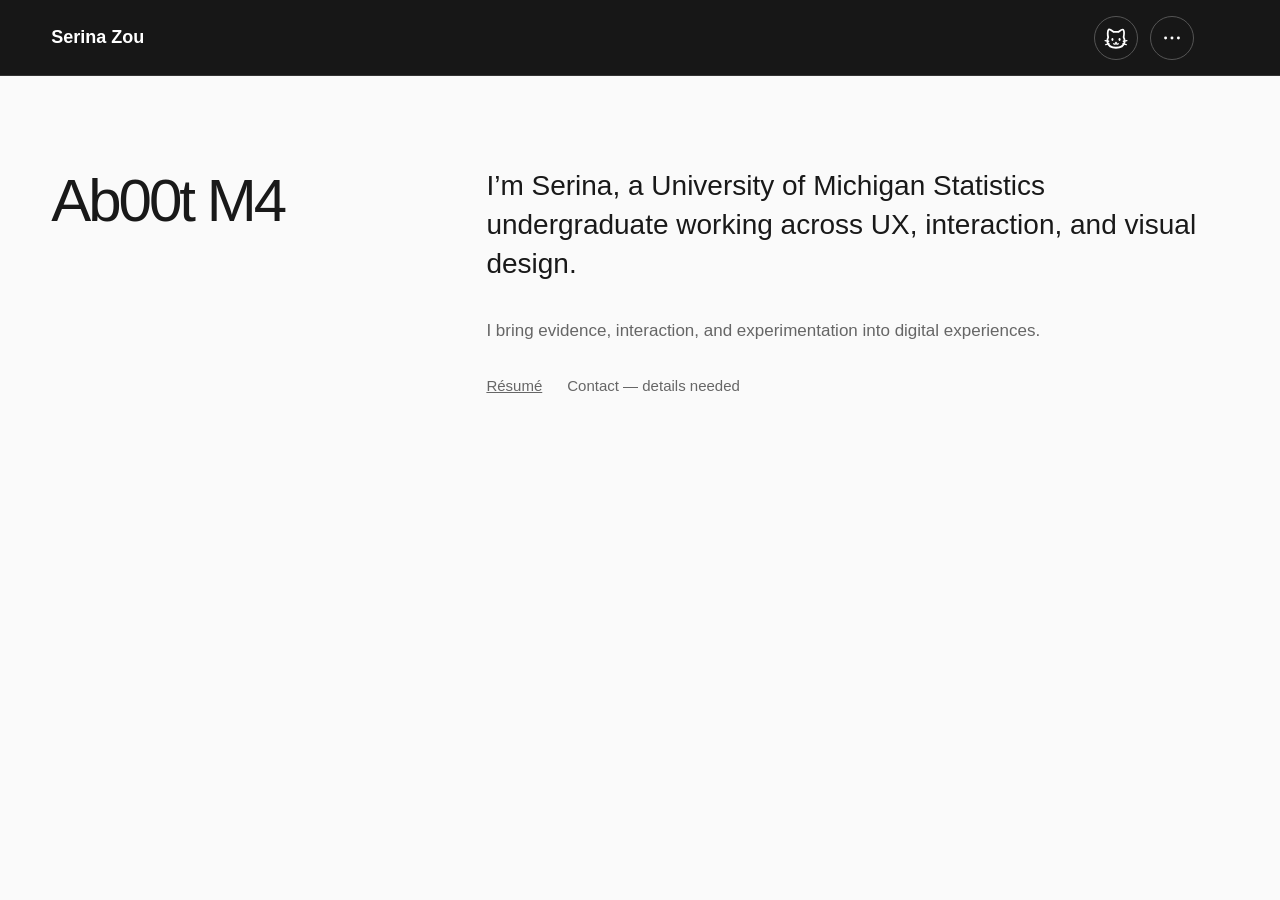
==== about.html @ 15b05cfd "update" ====
<!doctype html><html lang="en"><head><meta charset="utf-8"><meta name="viewport" content="width=device-width,initial-scale=1"><title>Serina Zou — Portfolio Wireframe</title><meta name="description" content="Serina Zou portfolio wireframe: product design, interaction, data, and code."><link rel="icon" href="data:image/svg+xml,%3Csvg xmlns='http://www.w3.org/2000/svg' viewBox='0 0 32 32'%3E%3Crect width='32' height='32' fill='%23181818'/%3E%3Ctext x='4' y='23' fill='white' font-size='19'%3ESZ%3C/text%3E%3C/svg%3E"><style>
*{box-sizing:border-box}html{scroll-behavior:smooth;scroll-padding-top:85px}body{margin:0;background:#fafafa;color:#191919;font-family:Arial,Helvetica,sans-serif}a{color:inherit}button{font:inherit;cursor:pointer}header{height:76px;display:flex;justify-content:space-between;align-items:center;padding:0 4vw;border-bottom:1px solid #ccc;background:#fafafaf2;position:sticky;top:0;z-index:10}.brand{text-decoration:none;font-weight:700;font-size:18px}nav{display:flex;gap:26px}nav a{text-decoration:none;font-size:14px}.stamp{font-size:12px;letter-spacing:.08em;text-transform:uppercase;color:#666}.hero{min-height:calc(100svh - 76px);position:relative;padding:6vh 4vw 32px;display:flex;flex-direction:column;justify-content:space-between;overflow:hidden}.hero h1{font-size:clamp(72px,15.5vw,240px);letter-spacing:-.085em;line-height:.9;margin:3vh 0 0;position:relative;z-index:1;font-weight:600}.hero .identity{font-size:14px;letter-spacing:.13em;margin-top:22px}.object{position:absolute;left:37%;top:32%;width:32%;height:36%;border:1px dashed #777;transform:rotate(-7deg);background:#e8e8e8e8;z-index:2;display:flex;flex-direction:column;justify-content:center;align-items:center;gap:16px;box-shadow:18px 18px 0 #dddddd80}.object span{font-size:13px;color:#555;max-width:210px;text-align:center;line-height:1.5}.object b{font-size:17px;font-weight:400}.hero-bottom{display:flex;justify-content:space-between;align-items:end;gap:30px}.hero-bottom p{max-width:360px;font-size:21px;line-height:1.4;margin:0}.hero-bottom a{font-size:14px}.transition{padding:25px 4vw;border-top:1px dashed #aaa;border-bottom:1px dashed #aaa;color:#777;font-size:13px;display:flex;justify-content:space-between}.section-head{padding:80px 4vw 35px;display:flex;align-items:baseline;justify-content:space-between}.section-head h2{font-size:clamp(36px,5vw,70px);letter-spacing:-.05em;margin:0;font-weight:500}.chapter{padding:45px 4vw 70px;border-top:1px solid #bbb;min-height:85vh;display:grid;grid-template-columns:1fr 2fr;gap:5vw;align-items:center}.chapter:first-of-type .preview{min-height:500px}.chapter:nth-of-type(even){background:#f0f0f0}.num{font-size:14px;color:#777;margin-bottom:35px}.chapter h3{font-size:clamp(32px,3.8vw,60px);letter-spacing:-.055em;line-height:1.05;font-weight:500;margin:0 0 22px}.tags{font-size:14px;line-height:1.6;color:#555}.summary{font-size:17px;line-height:1.6;max-width:360px}.evidence{font-size:13px;color:#777;border-left:2px solid #aaa;padding-left:12px;line-height:1.6;margin:25px 0}.case-link{background:transparent;border:0;border-bottom:1px solid #191919;padding:6px 0;font-size:14px}.preview{min-height:430px;border:1px solid #aaa;background:#e1e1e1;display:flex;flex-direction:column}.browserbar{height:34px;border-bottom:1px solid #aaa;padding:10px 14px;font-size:12px;color:#666;background:#eee}.placeholder{flex:1;display:flex;align-items:center;justify-content:center;text-align:center;padding:30px;background:repeating-linear-gradient(135deg,transparent,transparent 22px,#00000003 22px,#00000003 23px)}.placeholder p{font-size:16px;color:#666;line-height:1.7}.placeholder small{font-size:13px}.watch{width:220px;height:310px;border:15px solid #aaa;border-radius:52px;background:#ddd;display:flex;align-items:center;justify-content:center;text-align:center;line-height:1.7;color:#666;margin:50px auto}.watch-stage{background:#e9e9e9;min-height:430px;display:grid;place-items:center;border:1px dashed #aaa}.archive{padding:0 4vw 90px}.tabs{display:flex;gap:24px;border-bottom:1px solid #bbb;margin-bottom:40px;flex-wrap:wrap}.tabs button{border:0;border-bottom:2px solid transparent;background:none;padding:15px 0;color:#666;font-size:14px}.tabs button[aria-selected=true]{color:#111;border-bottom-color:#111}.gallery{display:grid;grid-template-columns:repeat(4,1fr);gap:25px;align-items:start}.art{margin:0}.art:nth-child(2){padding-top:45px}.art:nth-child(4){padding-top:65px}.tile{background:#e6e6e6;border:1px solid #aaa;min-height:220px;display:grid;place-items:center;color:#777;font-size:14px}.art:first-child .tile{height:300px}.art figcaption{font-size:14px;margin-top:14px;line-height:1.6}.art small{color:#777}.about{padding:90px 4vw;border-top:1px solid #aaa;display:grid;grid-template-columns:1fr 2fr;gap:5vw}.about h2{font-size:60px;letter-spacing:-.05em;font-weight:500;margin:0}.about p{font-size:28px;line-height:1.4;max-width:770px;margin:0 0 35px}.contact{display:flex;gap:25px;font-size:15px;color:#666}footer{padding:24px 4vw;border-top:1px solid #ccc;display:flex;justify-content:space-between;font-size:12px;color:#777}dialog{width:min(900px,90vw);max-height:85vh;border:1px solid #aaa;padding:35px;background:#fafafa}dialog::backdrop{background:#0007}dialog h2{font-size:35px;letter-spacing:-.04em}dialog p{line-height:1.6;color:#666}dialog .close{float:right;background:none;border:1px solid #aaa;padding:8px 15px}.case-sections{display:grid;grid-template-columns:1fr 1fr;gap:18px}.case-sections div{border-top:1px solid #bbb;padding:20px 0}.case-sections span{display:block;font-size:14px;color:#777;margin-top:12px;line-height:1.5}a:focus-visible,button:focus-visible{outline:2px solid #111;outline-offset:5px}[hidden]{display:none!important}@media(max-width:750px){header{height:66px}nav{gap:13px}nav a{font-size:12px}header .stamp{display:none}.hero{min-height:calc(100svh - 66px);padding-top:6vh}.hero h1{font-size:20vw}.identity{max-width:270px;line-height:1.7}.object{left:23%;top:35%;width:60%;height:30%}.hero-bottom p{font-size:17px;max-width:230px}.hero-bottom{gap:12px}.transition{line-height:1.5;gap:18px}.section-head{padding-top:55px}.chapter{grid-template-columns:1fr;gap:25px;min-height:0;padding-top:30px}.num{margin-bottom:18px}.chapter h3{max-width:500px}.summary{max-width:100%}.preview{min-height:300px}.watch-stage{min-height:360px}.gallery{grid-template-columns:1fr 1fr}.art:nth-child(n){padding-top:0}.tile{min-height:180px}.art:first-child .tile{height:230px}.about{grid-template-columns:1fr;padding-top:55px}.about h2{font-size:45px}.about p{font-size:23px}.tabs{gap:18px}.case-sections{grid-template-columns:1fr}footer{gap:20px;line-height:1.5}}@media(prefers-reduced-motion:reduce){html{scroll-behavior:auto}}

.sr-only{position:absolute!important;width:1px!important;height:1px!important;overflow:hidden;clip-path:inset(50%);white-space:nowrap}.hero{background:#171717;color:#fff;padding-top:3vh}.hero .stamp{color:#aaa}.tech-text{position:relative;width:100%;height:480px;touch-action:pan-y;user-select:none;z-index:3}.tech-text-canvas{display:block;width:100%;height:100%}.hero .identity{margin-top:0}.object{left:65%;top:62%;width:24%;height:20%;z-index:0;background:#2a2a2a;border-color:#777;box-shadow:12px 12px 0 #ffffff08;pointer-events:none}.object span{color:#aaa}.hero-bottom{position:relative;z-index:1;margin-top:35px}.hero{min-height:calc(100svh - 76px)}@media(max-width:750px){.tech-text{height:320px}.object{left:56%;top:60%;width:37%;height:18%}.object b{font-size:13px}.object span{font-size:11px}.hero-bottom{margin-top:160px}}
</style><link rel="stylesheet" href="folder-menu.css"><style>
header{background:#171717;color:white;border-color:#333}.more{border:1px solid #555;background:none;color:white;border-radius:50%;width:44px;height:44px;font-size:24px}.home-page{background:#171717;color:white}.home-page main{height:calc(100svh - 76px);min-height:620px;position:relative;padding:0 4vw;overflow:hidden}.home-name{height:480px}.intro-copy{position:absolute;left:5vw;bottom:10vh;width:46%;max-width:550px;font-size:clamp(18px,2vw,27px);line-height:1.5;letter-spacing:-.025em}.intro-copy p{margin:0}.intro-copy small{display:block;color:#aaa;font-size:15px;margin-top:14px}#folder-root{position:absolute;right:10vw;bottom:10vh;z-index:4}.folder-float__trigger:focus-visible,.more:focus-visible{outline:2px solid white;outline-offset:5px}.folder-float__item:focus-visible{outline:2px solid #888;outline-offset:4px}.nav-panel{margin:0 0 0 auto;width:min(460px,100vw);height:100svh;max-height:100svh;max-width:100vw;background:#222;color:white;border:0;padding:35px}.nav-panel::backdrop{background:#0008}.nav-panel .close{color:white;border:1px solid #666;background:none;padding:10px 15px}.nav-panel nav{display:flex;flex-direction:column;gap:24px;margin-top:100px}.nav-panel nav a{font-size:30px;text-decoration:none}.nav-panel .stamp{display:block;margin-top:35px;color:#aaa}.loader{position:fixed;inset:0;background:#171717;color:white;z-index:100;display:flex;flex-direction:column;justify-content:center;align-items:center;gap:28px;transition:opacity .35s}.loader.finished{opacity:0;pointer-events:none}.loader-mark{font-size:80px;font-weight:600;letter-spacing:-.07em}.loader-track{width:180px;height:2px;background:#444;overflow:hidden}.loader-track span{display:block;height:100%;width:45%;background:white;animation:loading-slide 1s ease-in-out infinite}.loader small{font-size:12px;color:#aaa;letter-spacing:.1em}@keyframes loading-slide{from{transform:translateX(-110%)}to{transform:translateX(340%)}}.resume-page{padding:90px 6vw;min-height:calc(100svh - 76px)}.resume-page h1{font-size:70px;letter-spacing:-.06em;font-weight:500}.resume-page p{font-size:18px;color:#555}.resume-placeholder{margin-top:45px;min-height:400px;border:1px dashed #aaa;display:grid;place-items:center;color:#777}.about{min-height:calc(100svh - 76px);border:0}.home-page .tech-text{height:100%}@media(max-width:750px){.home-page main{height:calc(100svh - 66px);min-height:680px}.home-name{height:280px}.intro-copy{top:285px;bottom:auto;left:5vw;width:90%;font-size:21px}.intro-copy small{font-size:14px}#folder-root{right:calc((100vw - 200px)/2);bottom:40px}.folder-float{font-size:12px}.nav-panel{padding:25px}}@media(prefers-reduced-motion:reduce){.loader-track span{animation:none;width:100%}.loader{transition:none}}
</style><link rel="stylesheet" href="header-menu.css?v=5"><link rel="stylesheet" href="decrypted-titles.css?v=3"></head><body><div class="loader" role="status" aria-label="Loading portfolio"><div class="loader-mark">SZ.</div><div class="loader-track"><span></span></div><small>LOADING PORTFOLIO</small></div><header><a class="brand" href="index.html?v=content1">Serina Zou</a><div class="header-actions">
<div class="header-disclosure"><button class="header-icon cat-link" aria-label="Meet my cat!" aria-expanded="false" aria-controls="cat-links"><svg xmlns="http://www.w3.org/2000/svg" viewBox="0 0 32 32" fill="none" aria-hidden="true"><path d="M6.4 15.1C5.7 12.7 5.3 7.3 7.1 5.5c1.5-1.1 5.1 2.6 6.1 3.1a16 16 0 0 1 5.6 0c1.5-.9 4.5-4 6-2.8 1.7 1.4 1 7 .6 9.3 1.2 1.9 1.6 3.9 1.1 6.1C25.5 25.7 21 28 16 28S6.5 25.7 5.5 21.2c-.5-2.2-.2-4.2.9-6.1Z" stroke="currentColor" stroke-width="2.2" stroke-linecap="round" stroke-linejoin="round"/><g fill="currentColor"><ellipse cx="11.6" cy="17.8" rx="1.25" ry="1.75"/><ellipse cx="20.4" cy="17.8" rx="1.25" ry="1.75"/><path d="M14.4 21.2q1.6-1 3.2 0L16 22.6Z"/></g><path d="M16 22.5c-.8 1.3-2 1.1-2.7.5m2.7-.5c.8 1.3 2 1.1 2.7.5M7 20l-4.4-.8M7.4 23l-4 1.1M25 20l4.4-.8M24.6 23l4 1.1" stroke="currentColor" stroke-width="1.65" stroke-linecap="round" stroke-linejoin="round"/></svg></button><div class="header-pills" id="cat-links" inert><a class="header-pill" href="cat/animation.html?v=groom-ear9">Meet my cat!</a></div></div>
<div class="header-disclosure"><button class="header-icon more" aria-label="More" aria-expanded="false" aria-controls="header-navigation"><svg viewBox="0 0 24 24" fill="currentColor" aria-hidden="true"><circle cx="5" cy="12" r="1.6"/><circle cx="12" cy="12" r="1.6"/><circle cx="19" cy="12" r="1.6"/></svg></button><nav class="header-pills" id="header-navigation" aria-label="Portfolio pages" inert><a class="header-pill" style="--item:0" href="selected-projects.html?v=content1">Selected Projects</a><a class="header-pill" style="--item:1" href="other-work.html?v=content1">Other Work</a><a class="header-pill" style="--item:2" href="about.html?v=content1">About Me</a><a class="header-pill" style="--item:3" href="resume.html?v=content1">Résumé</a></nav></div>
</div></header><main><section class="about" id="about"><h2 data-decrypted-title>About Me</h2><div><p>I’m Serina, a University of Michigan Statistics undergraduate working across UX, interaction, and visual design.</p><p style="font-size:17px;color:#666">I bring evidence, interaction, and experimentation into digital experiences.</p><div class="contact" id="resume"><a href="resume.html?v=content1">Résumé</a><span>Contact — details needed</span></div></div></section></main><script>const start=performance.now();let ended=false;function finishLoading(){if(ended)return;ended=true;setTimeout(()=>{const l=document.querySelector('.loader');l.classList.add('finished');setTimeout(()=>l.remove(),400)},Math.max(0,650-(performance.now()-start)))}Promise.all([new Promise(resolve=>{if(document.readyState==='complete')resolve();else window.addEventListener('load',resolve,{once:true})}),document.fonts.ready]).then(finishLoading);setTimeout(finishLoading,4000);</script><script>const tabs=[...document.querySelectorAll('[data-filter]')];function selectTab(tab){tabs.forEach(t=>{t.setAttribute('aria-selected',String(t===tab));t.tabIndex=t===tab?0:-1});document.querySelectorAll('[data-category]').forEach(a=>a.hidden=tab.dataset.filter!=='all'&&a.dataset.category!==tab.dataset.filter)}tabs.forEach((tab,i)=>{tab.tabIndex=i? -1:0;tab.addEventListener('click',()=>selectTab(tab));tab.addEventListener('keydown',e=>{let n;if(e.key==='ArrowRight')n=(i+1)%tabs.length;if(e.key==='ArrowLeft')n=(i+tabs.length-1)%tabs.length;if(e.key==='Home')n=0;if(e.key==='End')n=tabs.length-1;if(n!==undefined){e.preventDefault();selectTab(tabs[n]);tabs[n].focus()}})});const modal=document.querySelector('#case');document.querySelectorAll('[data-project]').forEach(b=>b.addEventListener('click',()=>{document.querySelector('#case-title').textContent=b.dataset.project;modal.showModal()}));if(modal)modal.querySelector('.close').addEventListener('click',()=>modal.close());</script><script src="header-menu.js?v=2"></script><script src="decrypted-titles.js?v=4"></script></body></html>
---- folder-menu.css ----
.folder-float{--ff-w: 200px;--ff-h: 148px;--ff-r: 14px;--ff-tab: 14px;--ff-back: #3f3f46;--ff-front: #52525b;--ff-paper: #f5f5f5;--ff-item: #f5f5f5;--ff-item-ink: #18181b;--ff-label: #f5f5f5;--ff-spread: 180px;--ff-lift: 26px;--ff-angle: 34deg;--ff-rest: 16deg;--ff-open: .52s;--ff-close: 312ms;--ff-stagger: 45ms;--ff-n: 6;--ff-spring: cubic-bezier(.34, 1.57, .64, 1);--ff-ease-out: cubic-bezier(.23, 1, .32, 1);position:relative;display:inline-block;width:var(--ff-w);padding-top:var(--ff-tab);font-family:inherit;font-size:13px;font-weight:500;line-height:1}.folder-float__folder{position:relative;width:var(--ff-w);height:var(--ff-h)}.folder-float__back{position:absolute;inset:0;z-index:0;border-radius:var(--ff-r);background:var(--ff-back);transform:perspective(600px) rotateX(8deg);transform-origin:50% 100%}.folder-float__back:before{content:"";position:absolute;top:calc(-1 * var(--ff-tab));left:0;width:42%;height:calc(var(--ff-tab) + var(--ff-r));border-radius:var(--ff-r) var(--ff-r) 0 0;background:inherit}.folder-float__paper{position:absolute;top:10%;z-index:1;right:8%;left:8%;height:50%;border-radius:6px;background:var(--ff-paper);opacity:0;transform:translateY(10px);transition:transform var(--ff-close) var(--ff-ease-out),opacity var(--ff-close) ease}.folder-float__front{position:absolute;right:0;bottom:0;left:0;z-index:2;display:flex;flex-direction:column;justify-content:flex-end;gap:5px;height:76%;padding:14px 16px;box-sizing:border-box;border-radius:var(--ff-r);background:linear-gradient(180deg,color-mix(in srgb,var(--ff-front) 92%,#fff),var(--ff-front) 60%);color:var(--ff-label);box-shadow:0 -10px 24px #00000047;transform:perspective(600px) rotateX(calc(-1 * var(--ff-rest)));transform-origin:50% 100%;transition:transform var(--ff-open) var(--ff-ease-out)}.folder-float__label{font-size:13px;font-weight:500}.folder-float__sub{font-size:11px;opacity:.55}.folder-float__trigger{position:absolute;right:0;bottom:0;left:0;z-index:3;height:76%;margin:0;padding:0;border:0;border-radius:var(--ff-r);background:transparent;cursor:pointer;outline:none;-webkit-tap-highlight-color:transparent}.folder-float[data-open] .folder-float__front{transform:perspective(600px) rotateX(calc(-1 * var(--ff-angle)))}.folder-float[data-open] .folder-float__paper{opacity:1;transform:translateY(0);transition:transform var(--ff-open) var(--ff-ease-out),opacity .2s ease}.folder-float__items{position:absolute;top:var(--ff-tab);left:50%;z-index:1;width:0;height:0}.folder-float[data-open] .folder-float__items:before{content:"";position:absolute;top:calc(-1 * (var(--ff-lift) + 120px));left:calc(-1 * (var(--ff-spread) + 100px));width:calc(2 * var(--ff-spread) + 200px);height:calc(var(--ff-lift) + 120px)}.folder-float__item{position:absolute;top:0;left:50%;margin:0;padding:0 14px;height:34px;border:0;border-radius:17px;background:var(--ff-item);color:var(--ff-item-ink);font:inherit;white-space:nowrap;box-shadow:0 4px 12px #00000024;cursor:pointer;outline:none;opacity:0;transform:translate(-50%,44px) scale(.6);transform-origin:50% 50%;pointer-events:none;-webkit-tap-highlight-color:transparent;transition:transform var(--ff-close) var(--ff-ease-out) calc((var(--ff-n) - 1 - var(--i)) * var(--ff-stagger) * .5),opacity .16s ease calc((var(--ff-n) - 1 - var(--i)) * var(--ff-stagger) * .5 + var(--ff-close) * .45),scale .16s var(--ff-ease-out)}.folder-float[data-open] .folder-float__item{opacity:1;transform:translate(calc(-50% + var(--x)),var(--y)) rotate(var(--r)) scale(1);pointer-events:auto;transition:transform var(--ff-open) var(--ff-spring) calc(var(--i) * var(--ff-stagger)),opacity .16s ease calc(var(--i) * var(--ff-stagger)),scale .16s var(--ff-ease-out)}.folder-float[data-live] .folder-float__item{cursor:grab;transition:scale .16s var(--ff-ease-out)}.folder-float__item[data-drag]{cursor:grabbing}@media(hover:hover)and (pointer:fine){.folder-float[data-open] .folder-float__item:hover{scale:1.05}}.folder-float[data-open] .folder-float__item:active{scale:.97}.folder-float__item[data-pop]{animation:folder-float-pop .32s var(--ff-ease-out)}.folder-float__drift{display:block;animation:folder-float-drift 3.2s ease-in-out infinite;animation-delay:calc(var(--i) * -.7s);animation-play-state:paused}.folder-float[data-open] .folder-float__drift{animation-play-state:running}.folder-float[data-physics] .folder-float__drift,.folder-float[data-live] .folder-float__drift{animation:none}@keyframes folder-float-drift{0%,to{translate:0 0}50%{translate:0 -3px}}@keyframes folder-float-pop{30%{scale:1.1}to{scale:1}}@media(prefers-reduced-motion:reduce){.folder-float__front,.folder-float__paper{transition:opacity .2s ease}.folder-float[data-open] .folder-float__front{transform:perspective(600px) rotateX(calc(-1 * var(--ff-rest)))}.folder-float__paper{transform:none!important}.folder-float__item{transition:opacity .2s ease}.folder-float[data-open] .folder-float__item{transition:opacity .2s ease calc(var(--i) * var(--ff-stagger))}.folder-float__drift{animation:none}}
---- header-menu.css ----
/* Shared header disclosures: the same paper-white pills as the folder menu. */
header{padding-right:max(86px,4vw)}
.header-actions{display:flex;align-items:center;gap:12px}
.header-disclosure{position:relative}
.header-icon{display:grid;place-items:center;width:44px;height:44px;padding:0;border:1px solid #555;border-radius:50%;background:transparent;color:#fff;transition:background .2s,border-color .2s}
.header-icon:hover,.header-disclosure.is-open .header-icon{background:#2b2b2b;border-color:#999}
.header-icon svg{width:22px;height:22px;display:block}
header .header-icon:focus-visible{outline:2px solid white;outline-offset:5px}
header .header-pills{position:absolute;left:50%;right:auto;top:100%;transform:translateX(-50%);display:flex;flex-direction:column;align-items:center;gap:10px;padding:16px 0 8px;margin:0;width:max-content;max-width:calc(100vw - 32px);visibility:hidden;pointer-events:none;transition:visibility 0s .2s;z-index:20}
header .header-pill{display:flex;align-items:center;justify-content:center;min-height:40px;padding:10px 20px;border:0;border-radius:999px;background:#f5f5f5;color:#18181b;font-size:14px;font-weight:500;text-decoration:none;white-space:nowrap;box-shadow:0 4px 12px #00000024;opacity:0;transform:translateY(-8px) rotate(var(--pill-tilt,-4deg)) scale(.94);transform-origin:center;transition:opacity .18s ease,transform .3s cubic-bezier(.23,1,.32,1),background .16s;}
.header-disclosure.is-open .header-pills{visibility:visible;pointer-events:auto;transition-delay:0s}
.header-disclosure.is-open .header-pill{opacity:1;transform:translateY(0) rotate(var(--pill-tilt,-4deg)) scale(1);transition-delay:calc(var(--item,0)*65ms)}
header .header-pill:hover{background:#fff;box-shadow:0 6px 20px #0004}
header .header-pill:focus-visible{outline:2px solid white;outline-offset:4px}
@media(prefers-reduced-motion:reduce){header .header-pills,header .header-pill{transition:none!important}}
@media(max-width:750px){.header-actions{gap:10px}header .header-pill{min-height:44px}}

#header-navigation .header-pill:nth-child(1){--pill-tilt:-5deg}
#header-navigation .header-pill:nth-child(2){--pill-tilt:4deg}
#header-navigation .header-pill:nth-child(3){--pill-tilt:-3deg}
#header-navigation .header-pill:nth-child(4){--pill-tilt:5deg}
@media(max-width:380px){header .brand{font-size:16px}.header-actions{gap:8px}}

.header-icon.cat-link svg{width:26px;height:26px}

#cat-links .header-pill{--pill-tilt:4deg}
---- decrypted-titles.css ----
.decrypted-title{display:inline-block;white-space:pre-wrap}
.decrypt-cell{position:relative;display:inline-block;vertical-align:baseline}
.decrypt-measure{visibility:hidden}
.decrypt-ink{position:absolute;inset:0;text-align:center;white-space:pre;opacity:1;font-weight:inherit;transform:none}
.decrypt-ink.encrypted{color:inherit;font-size:inherit;line-height:inherit;opacity:1}
@media(prefers-reduced-motion:reduce){.decrypt-ink.encrypted{color:inherit;font-size:inherit}}
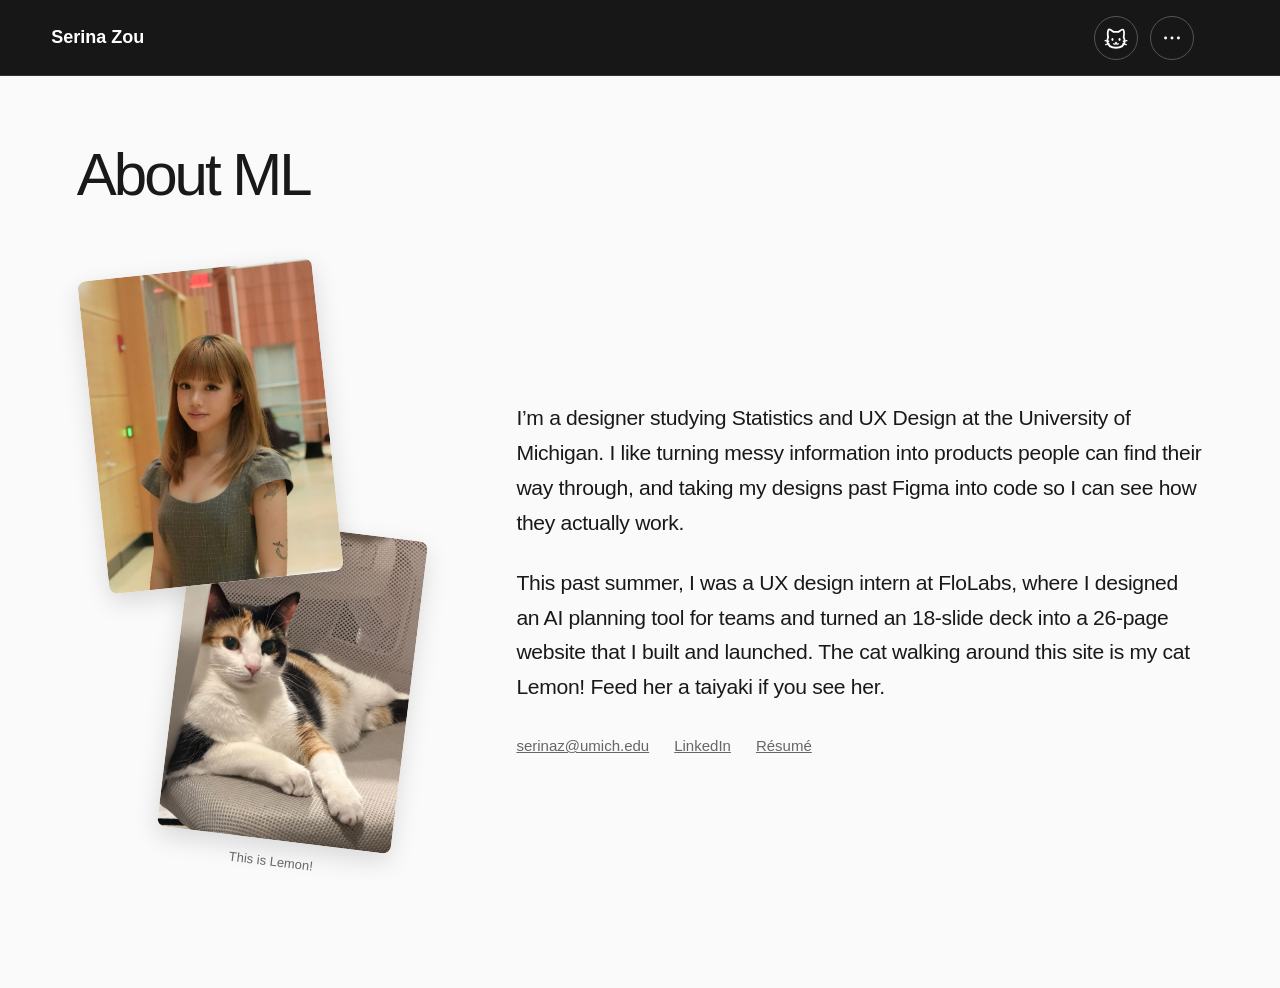
==== commit b420194f: "Update homepage and about page; add Garrett case study and portfolio interactions" ====
--- a/about.html
+++ b/about.html
@@ -4,7 +4,18 @@
 .sr-only{position:absolute!important;width:1px!important;height:1px!important;overflow:hidden;clip-path:inset(50%);white-space:nowrap}.hero{background:#171717;color:#fff;padding-top:3vh}.hero .stamp{color:#aaa}.tech-text{position:relative;width:100%;height:480px;touch-action:pan-y;user-select:none;z-index:3}.tech-text-canvas{display:block;width:100%;height:100%}.hero .identity{margin-top:0}.object{left:65%;top:62%;width:24%;height:20%;z-index:0;background:#2a2a2a;border-color:#777;box-shadow:12px 12px 0 #ffffff08;pointer-events:none}.object span{color:#aaa}.hero-bottom{position:relative;z-index:1;margin-top:35px}.hero{min-height:calc(100svh - 76px)}@media(max-width:750px){.tech-text{height:320px}.object{left:56%;top:60%;width:37%;height:18%}.object b{font-size:13px}.object span{font-size:11px}.hero-bottom{margin-top:160px}}
 </style><link rel="stylesheet" href="folder-menu.css"><style>
 header{background:#171717;color:white;border-color:#333}.more{border:1px solid #555;background:none;color:white;border-radius:50%;width:44px;height:44px;font-size:24px}.home-page{background:#171717;color:white}.home-page main{height:calc(100svh - 76px);min-height:620px;position:relative;padding:0 4vw;overflow:hidden}.home-name{height:480px}.intro-copy{position:absolute;left:5vw;bottom:10vh;width:46%;max-width:550px;font-size:clamp(18px,2vw,27px);line-height:1.5;letter-spacing:-.025em}.intro-copy p{margin:0}.intro-copy small{display:block;color:#aaa;font-size:15px;margin-top:14px}#folder-root{position:absolute;right:10vw;bottom:10vh;z-index:4}.folder-float__trigger:focus-visible,.more:focus-visible{outline:2px solid white;outline-offset:5px}.folder-float__item:focus-visible{outline:2px solid #888;outline-offset:4px}.nav-panel{margin:0 0 0 auto;width:min(460px,100vw);height:100svh;max-height:100svh;max-width:100vw;background:#222;color:white;border:0;padding:35px}.nav-panel::backdrop{background:#0008}.nav-panel .close{color:white;border:1px solid #666;background:none;padding:10px 15px}.nav-panel nav{display:flex;flex-direction:column;gap:24px;margin-top:100px}.nav-panel nav a{font-size:30px;text-decoration:none}.nav-panel .stamp{display:block;margin-top:35px;color:#aaa}.loader{position:fixed;inset:0;background:#171717;color:white;z-index:100;display:flex;flex-direction:column;justify-content:center;align-items:center;gap:28px;transition:opacity .35s}.loader.finished{opacity:0;pointer-events:none}.loader-mark{font-size:80px;font-weight:600;letter-spacing:-.07em}.loader-track{width:180px;height:2px;background:#444;overflow:hidden}.loader-track span{display:block;height:100%;width:45%;background:white;animation:loading-slide 1s ease-in-out infinite}.loader small{font-size:12px;color:#aaa;letter-spacing:.1em}@keyframes loading-slide{from{transform:translateX(-110%)}to{transform:translateX(340%)}}.resume-page{padding:90px 6vw;min-height:calc(100svh - 76px)}.resume-page h1{font-size:70px;letter-spacing:-.06em;font-weight:500}.resume-page p{font-size:18px;color:#555}.resume-placeholder{margin-top:45px;min-height:400px;border:1px dashed #aaa;display:grid;place-items:center;color:#777}.about{min-height:calc(100svh - 76px);border:0}.home-page .tech-text{height:100%}@media(max-width:750px){.home-page main{height:calc(100svh - 66px);min-height:680px}.home-name{height:280px}.intro-copy{top:285px;bottom:auto;left:5vw;width:90%;font-size:21px}.intro-copy small{font-size:14px}#folder-root{right:calc((100vw - 200px)/2);bottom:40px}.folder-float{font-size:12px}.nav-panel{padding:25px}}@media(prefers-reduced-motion:reduce){.loader-track span{animation:none;width:100%}.loader{transition:none}}
-</style><link rel="stylesheet" href="header-menu.css?v=5"><link rel="stylesheet" href="decrypted-titles.css?v=3"></head><body><div class="loader" role="status" aria-label="Loading portfolio"><div class="loader-mark">SZ.</div><div class="loader-track"><span></span></div><small>LOADING PORTFOLIO</small></div><header><a class="brand" href="index.html?v=content1">Serina Zou</a><div class="header-actions">
+</style><link rel="stylesheet" href="header-menu.css?v=5"><link rel="stylesheet" href="decrypted-titles.css?v=3"><link rel="stylesheet" href="about-page.css?v=6"></head><body><div class="loader" role="status" aria-label="Loading portfolio"><div class="loader-mark">SZ.</div><div class="loader-track"><span></span></div><small>LOADING PORTFOLIO</small></div><header><a class="brand" href="index.html?v=content1">Serina Zou</a><div class="header-actions">
 <div class="header-disclosure"><button class="header-icon cat-link" aria-label="Meet my cat!" aria-expanded="false" aria-controls="cat-links"><svg xmlns="http://www.w3.org/2000/svg" viewBox="0 0 32 32" fill="none" aria-hidden="true"><path d="M6.4 15.1C5.7 12.7 5.3 7.3 7.1 5.5c1.5-1.1 5.1 2.6 6.1 3.1a16 16 0 0 1 5.6 0c1.5-.9 4.5-4 6-2.8 1.7 1.4 1 7 .6 9.3 1.2 1.9 1.6 3.9 1.1 6.1C25.5 25.7 21 28 16 28S6.5 25.7 5.5 21.2c-.5-2.2-.2-4.2.9-6.1Z" stroke="currentColor" stroke-width="2.2" stroke-linecap="round" stroke-linejoin="round"/><g fill="currentColor"><ellipse cx="11.6" cy="17.8" rx="1.25" ry="1.75"/><ellipse cx="20.4" cy="17.8" rx="1.25" ry="1.75"/><path d="M14.4 21.2q1.6-1 3.2 0L16 22.6Z"/></g><path d="M16 22.5c-.8 1.3-2 1.1-2.7.5m2.7-.5c.8 1.3 2 1.1 2.7.5M7 20l-4.4-.8M7.4 23l-4 1.1M25 20l4.4-.8M24.6 23l4 1.1" stroke="currentColor" stroke-width="1.65" stroke-linecap="round" stroke-linejoin="round"/></svg></button><div class="header-pills" id="cat-links" inert><a class="header-pill" href="cat/animation.html?v=groom-ear9">Meet my cat!</a></div></div>
 <div class="header-disclosure"><button class="header-icon more" aria-label="More" aria-expanded="false" aria-controls="header-navigation"><svg viewBox="0 0 24 24" fill="currentColor" aria-hidden="true"><circle cx="5" cy="12" r="1.6"/><circle cx="12" cy="12" r="1.6"/><circle cx="19" cy="12" r="1.6"/></svg></button><nav class="header-pills" id="header-navigation" aria-label="Portfolio pages" inert><a class="header-pill" style="--item:0" href="selected-projects.html?v=content1">Selected Projects</a><a class="header-pill" style="--item:1" href="other-work.html?v=content1">Other Work</a><a class="header-pill" style="--item:2" href="about.html?v=content1">About Me</a><a class="header-pill" style="--item:3" href="resume.html?v=content1">Résumé</a></nav></div>
-</div></header><main><section class="about" id="about"><h2 data-decrypted-title>About Me</h2><div><p>I’m Serina, a University of Michigan Statistics undergraduate working across UX, interaction, and visual design.</p><p style="font-size:17px;color:#666">I bring evidence, interaction, and experimentation into digital experiences.</p><div class="contact" id="resume"><a href="resume.html?v=content1">Résumé</a><span>Contact — details needed</span></div></div></section></main><script>const start=performance.now();let ended=false;function finishLoading(){if(ended)return;ended=true;setTimeout(()=>{const l=document.querySelector('.loader');l.classList.add('finished');setTimeout(()=>l.remove(),400)},Math.max(0,650-(performance.now()-start)))}Promise.all([new Promise(resolve=>{if(document.readyState==='complete')resolve();else window.addEventListener('load',resolve,{once:true})}),document.fonts.ready]).then(finishLoading);setTimeout(finishLoading,4000);</script><script>const tabs=[...document.querySelectorAll('[data-filter]')];function selectTab(tab){tabs.forEach(t=>{t.setAttribute('aria-selected',String(t===tab));t.tabIndex=t===tab?0:-1});document.querySelectorAll('[data-category]').forEach(a=>a.hidden=tab.dataset.filter!=='all'&&a.dataset.category!==tab.dataset.filter)}tabs.forEach((tab,i)=>{tab.tabIndex=i? -1:0;tab.addEventListener('click',()=>selectTab(tab));tab.addEventListener('keydown',e=>{let n;if(e.key==='ArrowRight')n=(i+1)%tabs.length;if(e.key==='ArrowLeft')n=(i+tabs.length-1)%tabs.length;if(e.key==='Home')n=0;if(e.key==='End')n=tabs.length-1;if(n!==undefined){e.preventDefault();selectTab(tabs[n]);tabs[n].focus()}})});const modal=document.querySelector('#case');document.querySelectorAll('[data-project]').forEach(b=>b.addEventListener('click',()=>{document.querySelector('#case-title').textContent=b.dataset.project;modal.showModal()}));if(modal)modal.querySelector('.close').addEventListener('click',()=>modal.close());</script><script src="header-menu.js?v=2"></script><script src="decrypted-titles.js?v=4"></script></body></html>+</div></header><main><section class="about" id="about">
+<h2 data-decrypted-title>About Me</h2>
+<div class="about-photos" aria-label="Serina and her cat Lemon">
+  <figure class="about-photo about-photo--portrait" tabindex="0"><img src="assets/about/serina-portrait.jpg" width="1366" height="1821" alt="Portrait of Serina" decoding="async"></figure>
+  <figure class="about-photo about-photo--lemon" tabindex="0"><img src="assets/about/lemon.jpg" width="1350" height="1800" alt="Lemon, Serina’s calico cat, relaxing on a chair" decoding="async"><figcaption>This is Lemon!</figcaption></figure>
+</div>
+<div class="about-bio">
+<p>I’m a designer studying Statistics and UX Design at the University of Michigan. I like turning messy information into products people can find their way through, and taking my designs past Figma into code so I can see how they actually work.</p>
+<p>This past summer, I was a UX design intern at FloLabs, where I designed an AI planning tool for teams and turned an 18-slide deck into a 26-page website that I built and launched. The cat walking around this site is my cat Lemon! Feed her a taiyaki if you see her.</p>
+<div class="contact" id="resume"><a href="mailto:serinaz@umich.edu">serinaz@umich.edu</a><a href="https://www.linkedin.com/in/serinazou" target="_blank" rel="noopener noreferrer">LinkedIn</a><a href="resume.html">Résumé</a></div>
+</div>
+</section></main><script>const start=performance.now();let ended=false;function finishLoading(){if(ended)return;ended=true;setTimeout(()=>{const l=document.querySelector('.loader');l.classList.add('finished');setTimeout(()=>l.remove(),400)},Math.max(0,650-(performance.now()-start)))}Promise.all([new Promise(resolve=>{if(document.readyState==='complete')resolve();else window.addEventListener('load',resolve,{once:true})}),document.fonts.ready]).then(finishLoading);setTimeout(finishLoading,4000);</script><script>const tabs=[...document.querySelectorAll('[data-filter]')];function selectTab(tab){tabs.forEach(t=>{t.setAttribute('aria-selected',String(t===tab));t.tabIndex=t===tab?0:-1});document.querySelectorAll('[data-category]').forEach(a=>a.hidden=tab.dataset.filter!=='all'&&a.dataset.category!==tab.dataset.filter)}tabs.forEach((tab,i)=>{tab.tabIndex=i? -1:0;tab.addEventListener('click',()=>selectTab(tab));tab.addEventListener('keydown',e=>{let n;if(e.key==='ArrowRight')n=(i+1)%tabs.length;if(e.key==='ArrowLeft')n=(i+tabs.length-1)%tabs.length;if(e.key==='Home')n=0;if(e.key==='End')n=tabs.length-1;if(n!==undefined){e.preventDefault();selectTab(tabs[n]);tabs[n].focus()}})});const modal=document.querySelector('#case');document.querySelectorAll('[data-project]').forEach(b=>b.addEventListener('click',()=>{document.querySelector('#case-title').textContent=b.dataset.project;modal.showModal()}));if(modal)modal.querySelector('.close').addEventListener('click',()=>modal.close());</script><script src="header-menu.js?v=2"></script><script src="decrypted-titles.js?v=4"></script><script src="about-motion.js?v=3"></script></body></html>
--- a/about-page.css
+++ b/about-page.css
@@ -0,0 +1,29 @@
+/* About Me: tilted photographs beside the biography. */
+.about{width:min(1160px,88vw);margin:0 auto;padding:64px 0 100px;display:grid;grid-template-columns:minmax(240px,350px) minmax(0,1fr);column-gap:clamp(48px,7vw,100px);row-gap:48px;align-content:start;align-items:start}
+.about h2{grid-column:1/-1}
+.about-photos{position:relative;padding:12px 16px 16px;isolation:isolate}
+.about-photo{position:relative;width:74%;max-width:240px;margin:0;transform:rotate(var(--photo-tilt));transition:transform .32s cubic-bezier(.2,.7,.2,1),box-shadow .32s ease;box-shadow:0 9px 24px #0002;border-radius:8px;background:#eee}
+.about-photo img{display:block;width:100%;height:auto;border-radius:inherit}
+.about-photo--portrait{--photo-tilt:-6deg;z-index:2}
+.about-photo--lemon{--photo-tilt:7deg;margin:-56px 0 0 auto;z-index:1}
+.about-photo:focus-visible{outline:2px solid #777;outline-offset:5px;transform:rotate(var(--photo-tilt)) scale(1.07);z-index:3}
+@media(hover:hover){.about-photo:hover{transform:rotate(var(--photo-tilt)) scale(1.07);box-shadow:0 16px 34px #0003;z-index:3}}
+.about .about-bio{padding-top:10px}
+.about .about-bio p{font-size:clamp(18px,1.65vw,22px);line-height:1.65;letter-spacing:-.015em;max-width:none;margin:0 0 25px}
+.about .contact{margin-top:32px;flex-wrap:wrap}
+@media(max-width:750px){
+ .about{padding-top:42px;grid-template-columns:1fr;gap:36px}
+ .about-photos{width:min(330px,100%);justify-self:center}
+ .about .about-bio{padding-top:0}
+ .about .about-bio p{font-size:18px}
+}
+@media(prefers-reduced-motion:reduce){.about-photo{transition:none}}
+
+.about-photo figcaption{position:absolute;top:100%;left:0;width:100%;padding-top:12px;text-align:center;font-size:13px;line-height:1.5;color:#666}
+.about-photos{padding-bottom:48px}
+
+/* Center the biography beside the photo stack and use the case-study reveal. */
+.about .about-bio{align-self:center}
+.about-bio .about-reveal{opacity:0;transform:translateY(22px);transition:opacity .65s ease,transform .75s cubic-bezier(.22,1,.36,1);transition-delay:calc(var(--reveal-index,0) * .12s)}
+.about-bio .about-reveal.is-revealed{opacity:1;transform:none}
+@media(prefers-reduced-motion:reduce){.about-bio .about-reveal{opacity:1;transform:none;transition:none}}
